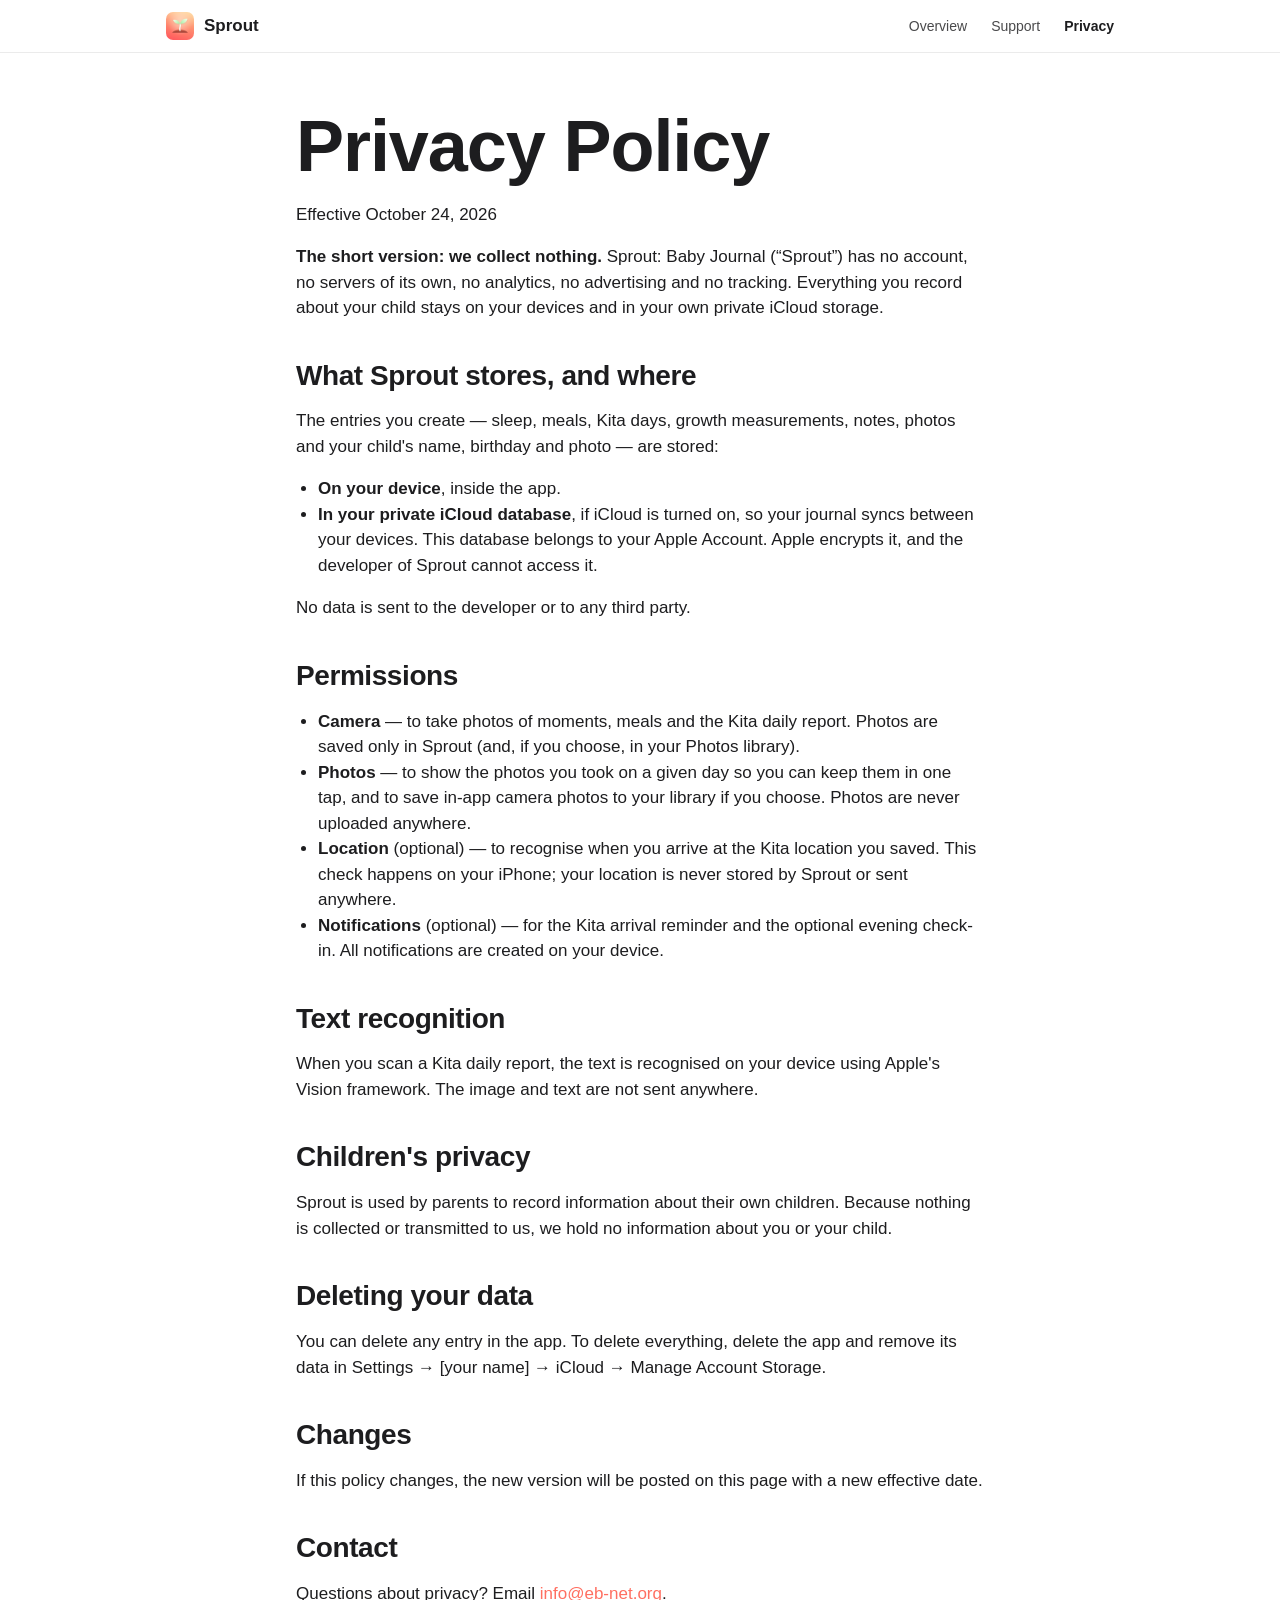
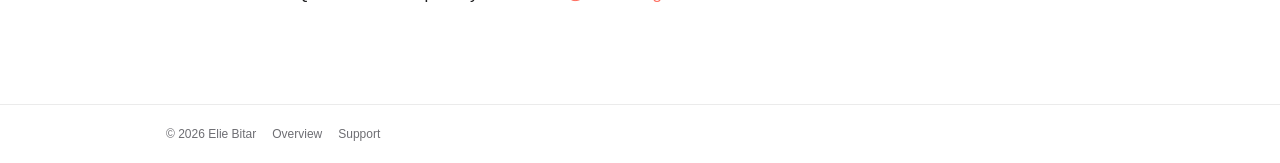
==== privacy.html @ e8b835c0 "Sprout website: overview, support and privacy policy Co-Authored-By: Claude Opus 5.5 <noreply@anthro" ====
<!doctype html>
<html lang="en">
<head>
  <meta charset="utf-8">
  <meta name="viewport" content="width=device-width, initial-scale=1">
  <title>Sprout Privacy Policy</title>
  <meta name="description" content="Sprout: Baby Journal collects no data. Everything stays on your device and in your private iCloud.">
  <link rel="icon" href="img/icon.png">
  <link rel="stylesheet" href="style.css">
</head>
<body>
  <nav><div class="inner">
    <a class="brand" href="./"><img src="img/icon.png" alt="">Sprout</a>
    <a class="link" href="./">Overview</a>
    <a class="link" href="support.html">Support</a>
    <a class="link" href="privacy.html" aria-current="page">Privacy</a>
  </div></nav>

  <main class="prose">
    <h1>Privacy Policy</h1>
    <p class="muted">Effective October 24, 2026</p>

    <p><strong>The short version: we collect nothing.</strong> Sprout: Baby Journal (“Sprout”) has no account, no servers of its own, no analytics, no advertising and no tracking. Everything you record about your child stays on your devices and in your own private iCloud storage.</p>

    <h2>What Sprout stores, and where</h2>
    <p>The entries you create — sleep, meals, Kita days, growth measurements, notes, photos and your child's name, birthday and photo — are stored:</p>
    <ul>
      <li><strong>On your device</strong>, inside the app.</li>
      <li><strong>In your private iCloud database</strong>, if iCloud is turned on, so your journal syncs between your devices. This database belongs to your Apple Account. Apple encrypts it, and the developer of Sprout cannot access it.</li>
    </ul>
    <p>No data is sent to the developer or to any third party.</p>

    <h2>Permissions</h2>
    <ul>
      <li><strong>Camera</strong> — to take photos of moments, meals and the Kita daily report. Photos are saved only in Sprout (and, if you choose, in your Photos library).</li>
      <li><strong>Photos</strong> — to show the photos you took on a given day so you can keep them in one tap, and to save in-app camera photos to your library if you choose. Photos are never uploaded anywhere.</li>
      <li><strong>Location</strong> (optional) — to recognise when you arrive at the Kita location you saved. This check happens on your iPhone; your location is never stored by Sprout or sent anywhere.</li>
      <li><strong>Notifications</strong> (optional) — for the Kita arrival reminder and the optional evening check-in. All notifications are created on your device.</li>
    </ul>

    <h2>Text recognition</h2>
    <p>When you scan a Kita daily report, the text is recognised on your device using Apple's Vision framework. The image and text are not sent anywhere.</p>

    <h2>Children's privacy</h2>
    <p>Sprout is used by parents to record information about their own children. Because nothing is collected or transmitted to us, we hold no information about you or your child.</p>

    <h2>Deleting your data</h2>
    <p>You can delete any entry in the app. To delete everything, delete the app and remove its data in Settings → [your name] → iCloud → Manage Account Storage.</p>

    <h2>Changes</h2>
    <p>If this policy changes, the new version will be posted on this page with a new effective date.</p>

    <h2>Contact</h2>
    <p>Questions about privacy? Email <a href="mailto:info@eb-net.org">info@eb-net.org</a>.</p>
  </main>

  <footer><div class="inner">
    <span>© 2026 Elie Bitar</span>
    <a href="./">Overview</a>
    <a href="support.html">Support</a>
  </div></footer>
</body>
</html>
---- style.css ----
:root {
  --bg: #ffffff;
  --text: #1d1d1f;
  --secondary: #6e6e73;
  --card: #f5f5f7;
  --accent: #ff6f61;
  --line: rgba(0, 0, 0, 0.08);
  --nav: rgba(255, 255, 255, 0.72);
}
@media (prefers-color-scheme: dark) {
  :root {
    --bg: #000000;
    --text: #f5f5f7;
    --secondary: #a1a1a6;
    --card: #1c1c1e;
    --accent: #ff8a78;
    --line: rgba(255, 255, 255, 0.12);
    --nav: rgba(22, 22, 23, 0.72);
  }
}
* { box-sizing: border-box; }
html { -webkit-text-size-adjust: 100%; }
body {
  margin: 0;
  background: var(--bg);
  color: var(--text);
  font: 17px/1.5 -apple-system, BlinkMacSystemFont, "SF Pro Text", "Helvetica Neue", Helvetica, Arial, sans-serif;
  -webkit-font-smoothing: antialiased;
}
a { color: var(--accent); text-decoration: none; }
a:hover { text-decoration: underline; }

nav {
  position: sticky; top: 0; z-index: 10;
  background: var(--nav);
  backdrop-filter: saturate(180%) blur(20px);
  -webkit-backdrop-filter: saturate(180%) blur(20px);
  border-bottom: 1px solid var(--line);
}
nav .inner {
  max-width: 980px; margin: 0 auto; padding: 0 16px;
  height: 52px; display: flex; align-items: center; gap: 24px;
}
nav .brand { display: flex; align-items: center; gap: 10px; color: var(--text); font-weight: 600; margin-right: auto; }
nav .brand img { width: 28px; height: 28px; border-radius: 7px; }
nav a.link { color: var(--text); font-size: 14px; opacity: 0.8; }
nav a.link[aria-current="page"] { opacity: 1; font-weight: 600; }

main { max-width: 980px; margin: 0 auto; padding: 0 16px 80px; }
.hero { text-align: center; padding: 72px 0 40px; }
.hero img.icon { width: 120px; height: 120px; border-radius: 27px; box-shadow: 0 12px 40px rgba(255, 111, 97, 0.35); }
h1 { font-size: clamp(40px, 7vw, 72px); line-height: 1.05; font-weight: 700; letter-spacing: -0.015em; margin: 24px 0 12px; }
h2 { font-size: clamp(28px, 4vw, 40px); line-height: 1.1; font-weight: 700; letter-spacing: -0.015em; margin: 56px 0 16px; }
h3 { font-size: 21px; margin: 0 0 6px; letter-spacing: -0.01em; }
.lede { font-size: clamp(19px, 2.4vw, 24px); color: var(--secondary); max-width: 680px; margin: 0 auto; }
.muted { color: var(--secondary); }

.shots { display: flex; gap: 20px; justify-content: center; margin: 48px 0 8px; overflow-x: auto; padding-bottom: 8px; }
.shots img { width: min(30%, 280px); min-width: 200px; border-radius: 22px; }

.grid { display: grid; grid-template-columns: repeat(auto-fit, minmax(260px, 1fr)); gap: 16px; }
.card { background: var(--card); border-radius: 22px; padding: 28px; }
.card p { margin: 0; color: var(--secondary); }

.prose { max-width: 720px; margin: 0 auto; }
.prose h1 { text-align: left; margin-top: 56px; }
.prose h2 { font-size: 28px; margin-top: 40px; }
.prose p, .prose li { color: var(--text); }
.prose ul { padding-left: 22px; }

details { background: var(--card); border-radius: 18px; padding: 18px 22px; margin: 12px 0; }
summary { cursor: pointer; font-weight: 600; list-style: none; }
summary::-webkit-details-marker { display: none; }
summary::after { content: "+"; float: right; color: var(--secondary); font-weight: 400; }
details[open] summary::after { content: "−"; }
details p { margin: 12px 0 0; color: var(--secondary); }

.contact { text-align: center; margin-top: 48px; }
.button {
  display: inline-block; background: var(--accent); color: #fff; font-weight: 600;
  padding: 12px 24px; border-radius: 980px;
}
.button:hover { text-decoration: none; filter: brightness(1.05); }

footer { border-top: 1px solid var(--line); color: var(--secondary); font-size: 12px; }
footer .inner { max-width: 980px; margin: 0 auto; padding: 20px 16px; display: flex; gap: 16px; flex-wrap: wrap; }
footer a { color: var(--secondary); }
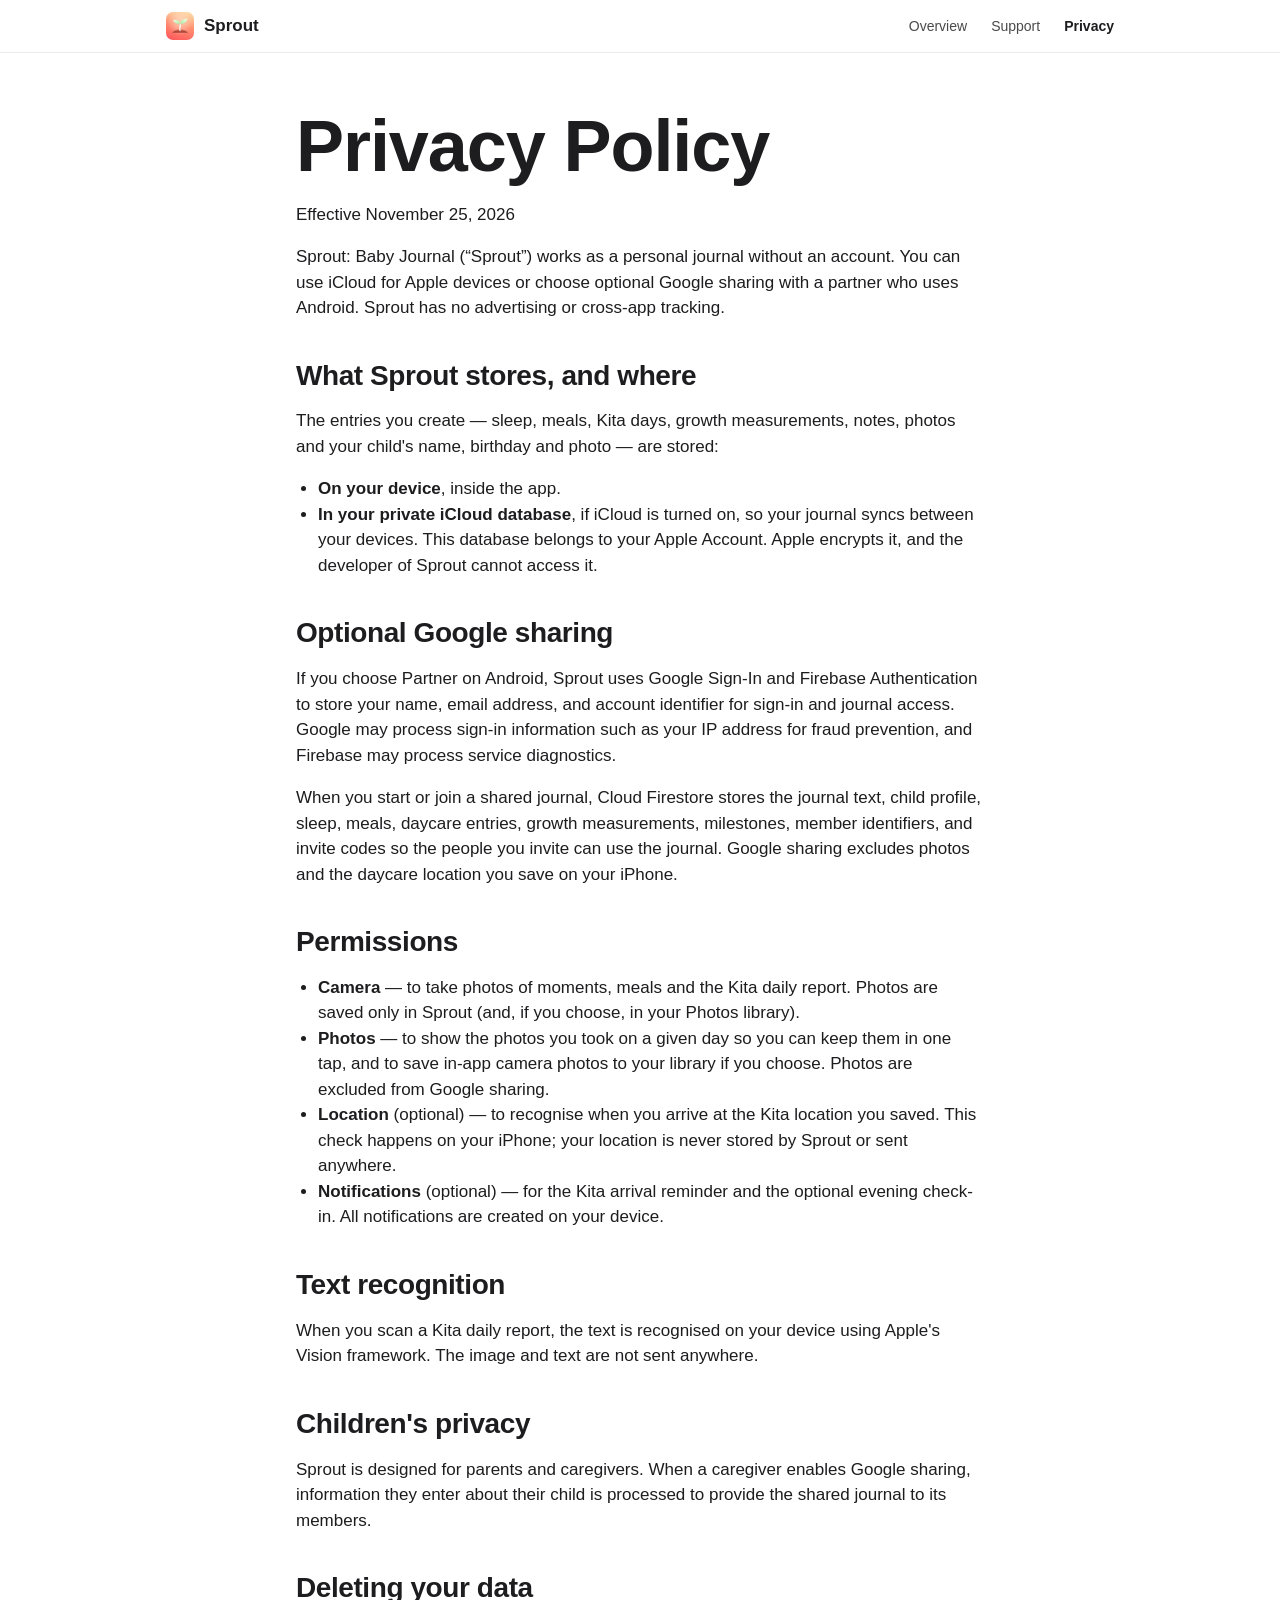
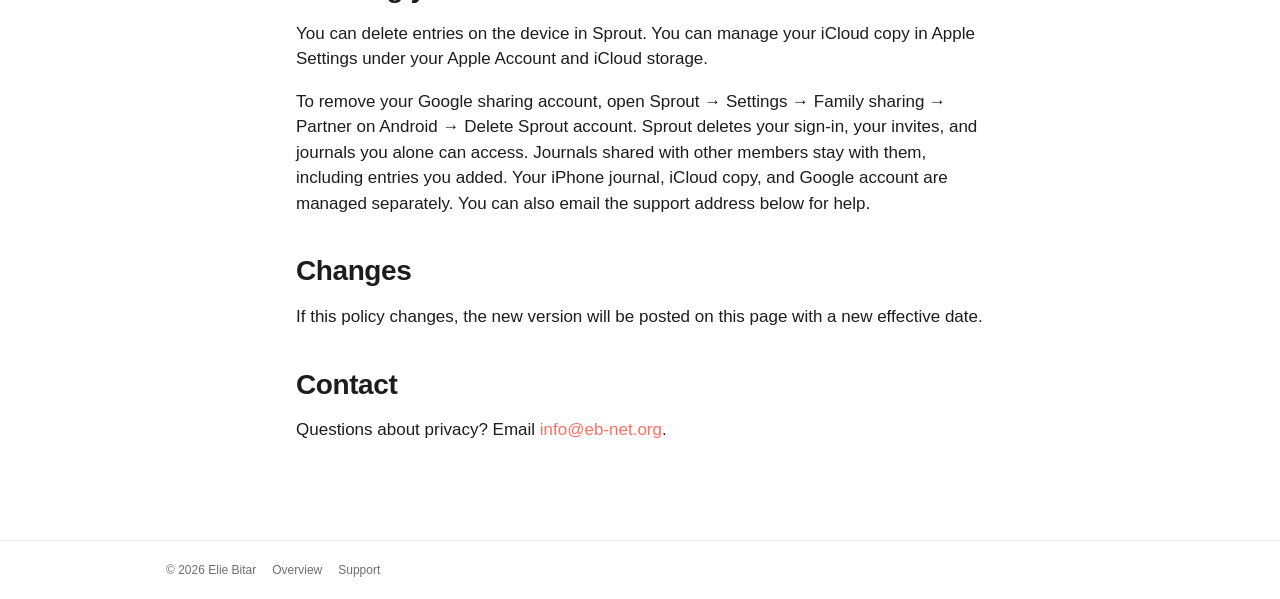
==== commit 928de074: "Describe optional Google family sharing in iOS privacy policy" ====
--- a/privacy.html
+++ b/privacy.html
@@ -18,9 +18,9 @@
 
   <main class="prose">
     <h1>Privacy Policy</h1>
-    <p class="muted">Effective October 24, 2026</p>
+    <p class="muted">Effective November 25, 2026</p>
 
-    <p><strong>The short version: we collect nothing.</strong> Sprout: Baby Journal (“Sprout”) has no account, no servers of its own, no analytics, no advertising and no tracking. Everything you record about your child stays on your devices and in your own private iCloud storage.</p>
+    <p>Sprout: Baby Journal (“Sprout”) works as a personal journal without an account. You can use iCloud for Apple devices or choose optional Google sharing with a partner who uses Android. Sprout has no advertising or cross-app tracking.</p>
 
     <h2>What Sprout stores, and where</h2>
     <p>The entries you create — sleep, meals, Kita days, growth measurements, notes, photos and your child's name, birthday and photo — are stored:</p>
@@ -28,12 +28,14 @@
       <li><strong>On your device</strong>, inside the app.</li>
       <li><strong>In your private iCloud database</strong>, if iCloud is turned on, so your journal syncs between your devices. This database belongs to your Apple Account. Apple encrypts it, and the developer of Sprout cannot access it.</li>
     </ul>
-    <p>No data is sent to the developer or to any third party.</p>
+    <h2>Optional Google sharing</h2>
+    <p>If you choose Partner on Android, Sprout uses Google Sign-In and Firebase Authentication to store your name, email address, and account identifier for sign-in and journal access. Google may process sign-in information such as your IP address for fraud prevention, and Firebase may process service diagnostics.</p>
+    <p>When you start or join a shared journal, Cloud Firestore stores the journal text, child profile, sleep, meals, daycare entries, growth measurements, milestones, member identifiers, and invite codes so the people you invite can use the journal. Google sharing excludes photos and the daycare location you save on your iPhone.</p>
 
     <h2>Permissions</h2>
     <ul>
       <li><strong>Camera</strong> — to take photos of moments, meals and the Kita daily report. Photos are saved only in Sprout (and, if you choose, in your Photos library).</li>
-      <li><strong>Photos</strong> — to show the photos you took on a given day so you can keep them in one tap, and to save in-app camera photos to your library if you choose. Photos are never uploaded anywhere.</li>
+      <li><strong>Photos</strong> — to show the photos you took on a given day so you can keep them in one tap, and to save in-app camera photos to your library if you choose. Photos are excluded from Google sharing.</li>
       <li><strong>Location</strong> (optional) — to recognise when you arrive at the Kita location you saved. This check happens on your iPhone; your location is never stored by Sprout or sent anywhere.</li>
       <li><strong>Notifications</strong> (optional) — for the Kita arrival reminder and the optional evening check-in. All notifications are created on your device.</li>
     </ul>
@@ -42,10 +44,11 @@
     <p>When you scan a Kita daily report, the text is recognised on your device using Apple's Vision framework. The image and text are not sent anywhere.</p>
 
     <h2>Children's privacy</h2>
-    <p>Sprout is used by parents to record information about their own children. Because nothing is collected or transmitted to us, we hold no information about you or your child.</p>
+    <p>Sprout is designed for parents and caregivers. When a caregiver enables Google sharing, information they enter about their child is processed to provide the shared journal to its members.</p>
 
     <h2>Deleting your data</h2>
-    <p>You can delete any entry in the app. To delete everything, delete the app and remove its data in Settings → [your name] → iCloud → Manage Account Storage.</p>
+    <p>You can delete entries on the device in Sprout. You can manage your iCloud copy in Apple Settings under your Apple Account and iCloud storage.</p>
+    <p>To remove your Google sharing account, open Sprout → Settings → Family sharing → Partner on Android → Delete Sprout account. Sprout deletes your sign-in, your invites, and journals you alone can access. Journals shared with other members stay with them, including entries you added. Your iPhone journal, iCloud copy, and Google account are managed separately. You can also email the support address below for help.</p>
 
     <h2>Changes</h2>
     <p>If this policy changes, the new version will be posted on this page with a new effective date.</p>
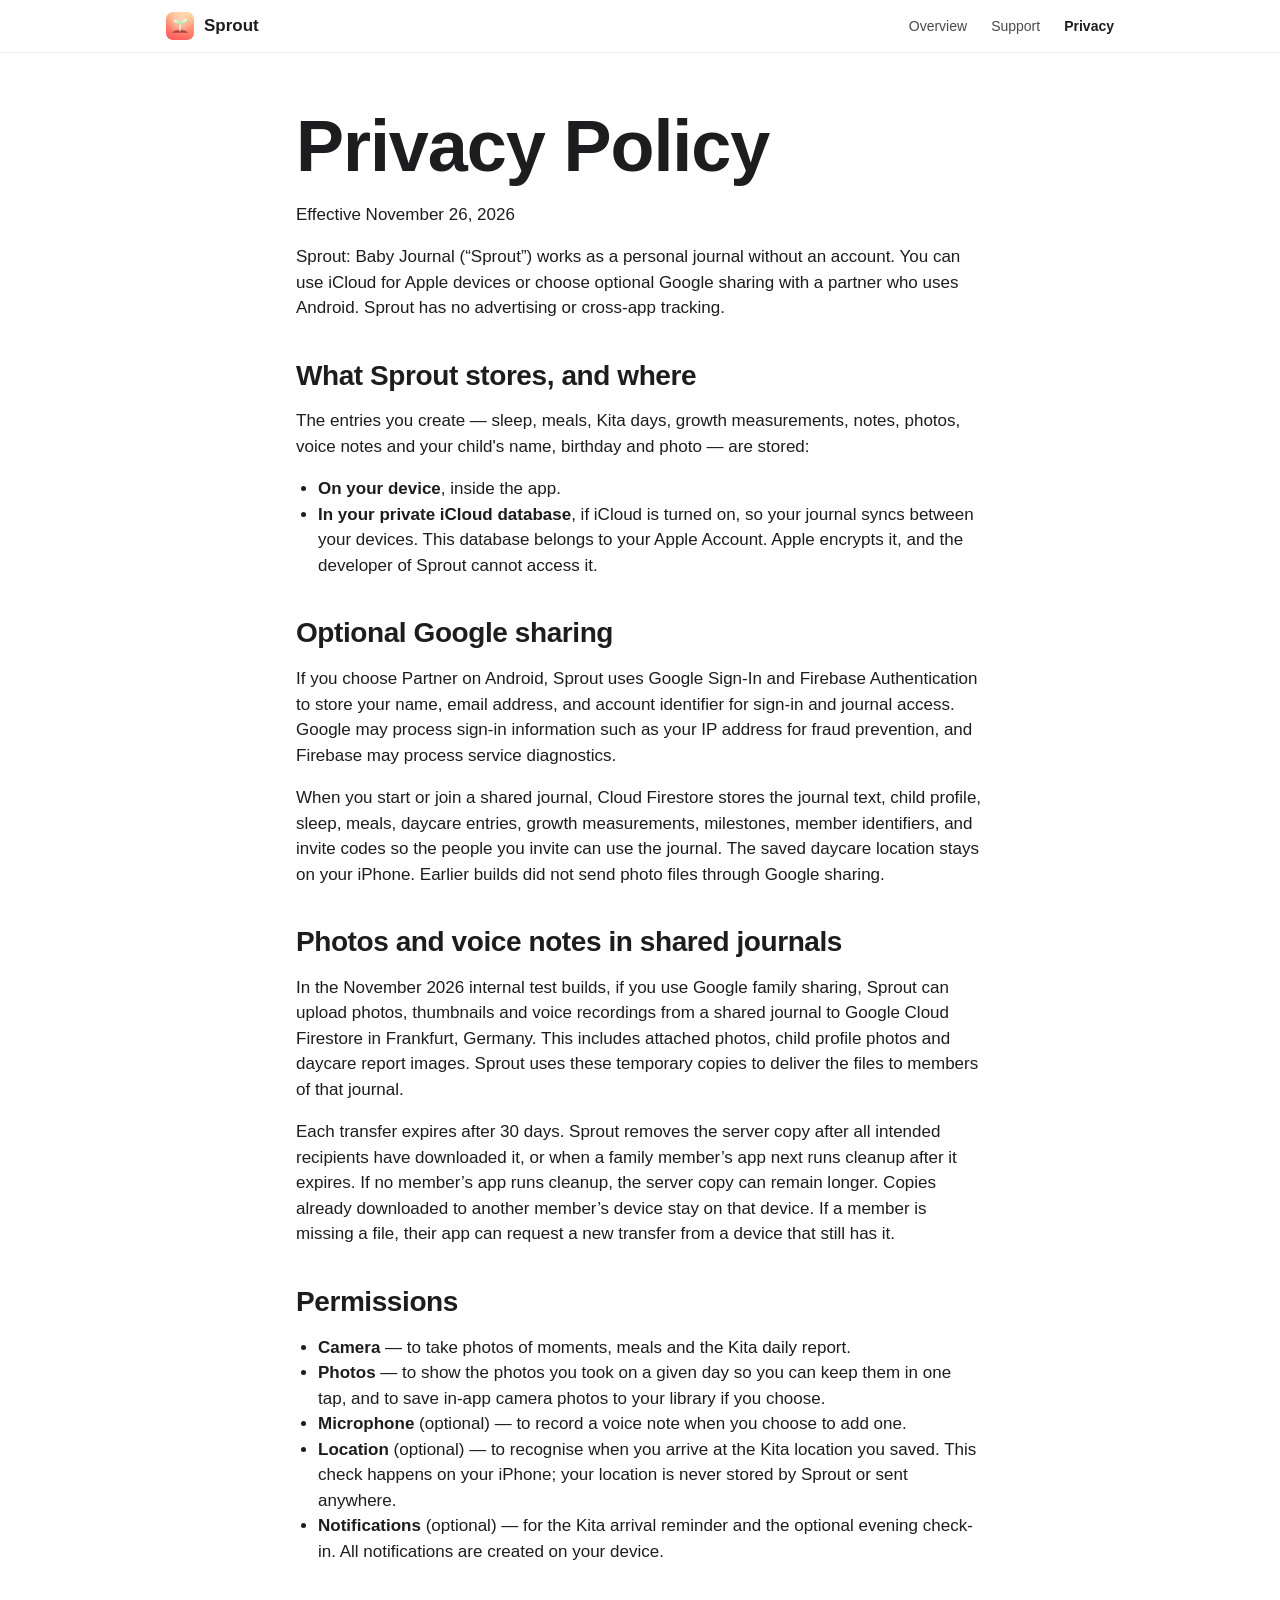
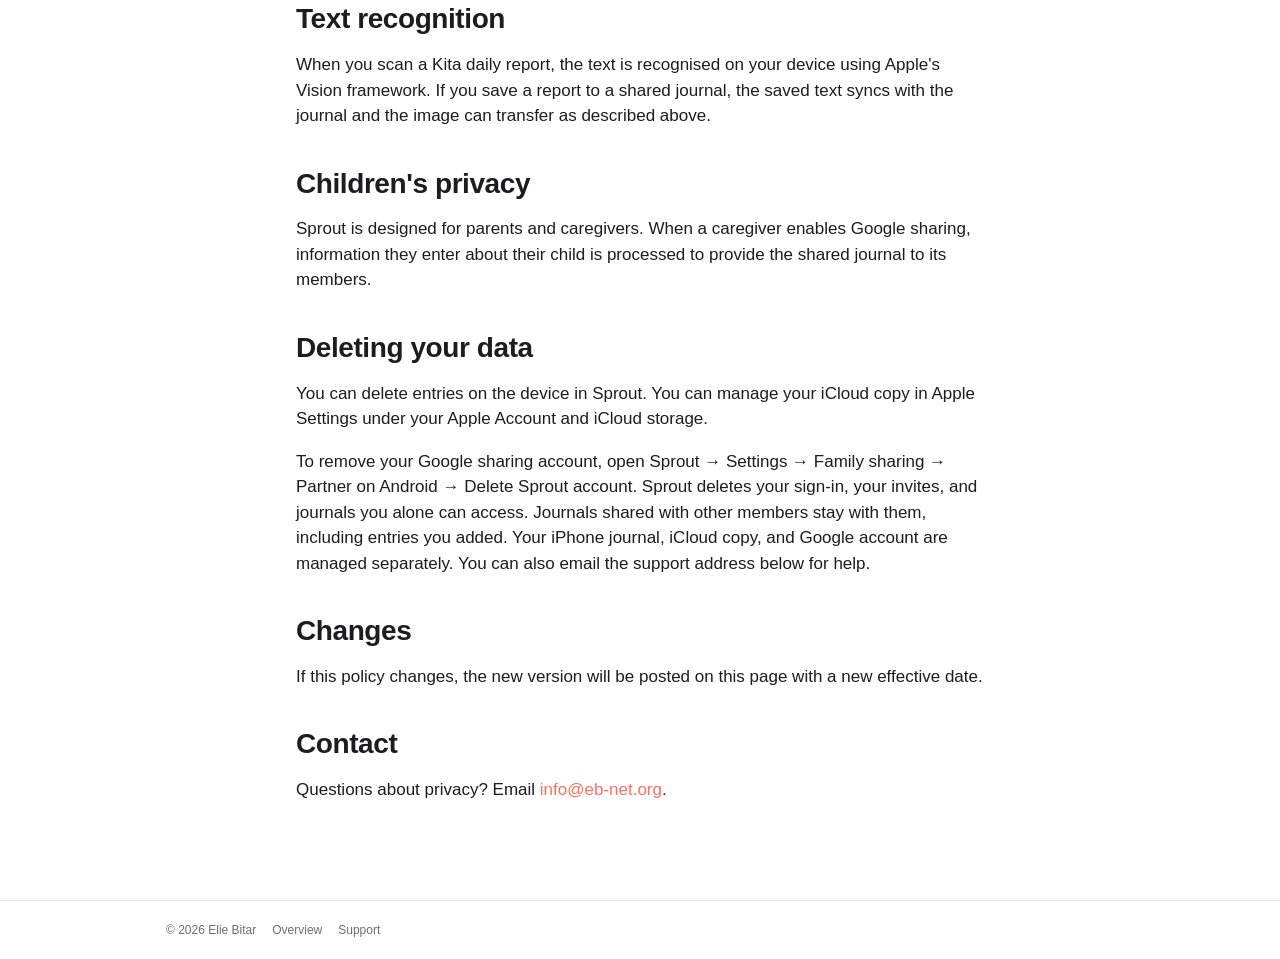
==== commit b26726c2: "Disclose temporary media relay in Sprout privacy policies" ====
--- a/privacy.html
+++ b/privacy.html
@@ -4,7 +4,7 @@
   <meta charset="utf-8">
   <meta name="viewport" content="width=device-width, initial-scale=1">
   <title>Sprout Privacy Policy</title>
-  <meta name="description" content="Sprout: Baby Journal collects no data. Everything stays on your device and in your private iCloud.">
+  <meta name="description" content="How Sprout for iPhone handles journal data, optional iCloud sync, and Google family sharing.">
   <link rel="icon" href="img/icon.png">
   <link rel="stylesheet" href="style.css">
 </head>
@@ -18,30 +18,35 @@
 
   <main class="prose">
     <h1>Privacy Policy</h1>
-    <p class="muted">Effective November 25, 2026</p>
+    <p class="muted">Effective November 26, 2026</p>
 
     <p>Sprout: Baby Journal (“Sprout”) works as a personal journal without an account. You can use iCloud for Apple devices or choose optional Google sharing with a partner who uses Android. Sprout has no advertising or cross-app tracking.</p>
 
     <h2>What Sprout stores, and where</h2>
-    <p>The entries you create — sleep, meals, Kita days, growth measurements, notes, photos and your child's name, birthday and photo — are stored:</p>
+    <p>The entries you create — sleep, meals, Kita days, growth measurements, notes, photos, voice notes and your child's name, birthday and photo — are stored:</p>
     <ul>
       <li><strong>On your device</strong>, inside the app.</li>
       <li><strong>In your private iCloud database</strong>, if iCloud is turned on, so your journal syncs between your devices. This database belongs to your Apple Account. Apple encrypts it, and the developer of Sprout cannot access it.</li>
     </ul>
     <h2>Optional Google sharing</h2>
     <p>If you choose Partner on Android, Sprout uses Google Sign-In and Firebase Authentication to store your name, email address, and account identifier for sign-in and journal access. Google may process sign-in information such as your IP address for fraud prevention, and Firebase may process service diagnostics.</p>
-    <p>When you start or join a shared journal, Cloud Firestore stores the journal text, child profile, sleep, meals, daycare entries, growth measurements, milestones, member identifiers, and invite codes so the people you invite can use the journal. Google sharing excludes photos and the daycare location you save on your iPhone.</p>
+    <p>When you start or join a shared journal, Cloud Firestore stores the journal text, child profile, sleep, meals, daycare entries, growth measurements, milestones, member identifiers, and invite codes so the people you invite can use the journal. The saved daycare location stays on your iPhone. Earlier builds did not send photo files through Google sharing.</p>
+
+    <h2>Photos and voice notes in shared journals</h2>
+    <p>In the November 2026 internal test builds, if you use Google family sharing, Sprout can upload photos, thumbnails and voice recordings from a shared journal to Google Cloud Firestore in Frankfurt, Germany. This includes attached photos, child profile photos and daycare report images. Sprout uses these temporary copies to deliver the files to members of that journal.</p>
+    <p>Each transfer expires after 30 days. Sprout removes the server copy after all intended recipients have downloaded it, or when a family member’s app next runs cleanup after it expires. If no member’s app runs cleanup, the server copy can remain longer. Copies already downloaded to another member’s device stay on that device. If a member is missing a file, their app can request a new transfer from a device that still has it.</p>
 
     <h2>Permissions</h2>
     <ul>
-      <li><strong>Camera</strong> — to take photos of moments, meals and the Kita daily report. Photos are saved only in Sprout (and, if you choose, in your Photos library).</li>
-      <li><strong>Photos</strong> — to show the photos you took on a given day so you can keep them in one tap, and to save in-app camera photos to your library if you choose. Photos are excluded from Google sharing.</li>
+      <li><strong>Camera</strong> — to take photos of moments, meals and the Kita daily report.</li>
+      <li><strong>Photos</strong> — to show the photos you took on a given day so you can keep them in one tap, and to save in-app camera photos to your library if you choose.</li>
+      <li><strong>Microphone</strong> (optional) — to record a voice note when you choose to add one.</li>
       <li><strong>Location</strong> (optional) — to recognise when you arrive at the Kita location you saved. This check happens on your iPhone; your location is never stored by Sprout or sent anywhere.</li>
       <li><strong>Notifications</strong> (optional) — for the Kita arrival reminder and the optional evening check-in. All notifications are created on your device.</li>
     </ul>
 
     <h2>Text recognition</h2>
-    <p>When you scan a Kita daily report, the text is recognised on your device using Apple's Vision framework. The image and text are not sent anywhere.</p>
+    <p>When you scan a Kita daily report, the text is recognised on your device using Apple's Vision framework. If you save a report to a shared journal, the saved text syncs with the journal and the image can transfer as described above.</p>
 
     <h2>Children's privacy</h2>
     <p>Sprout is designed for parents and caregivers. When a caregiver enables Google sharing, information they enter about their child is processed to provide the shared journal to its members.</p>
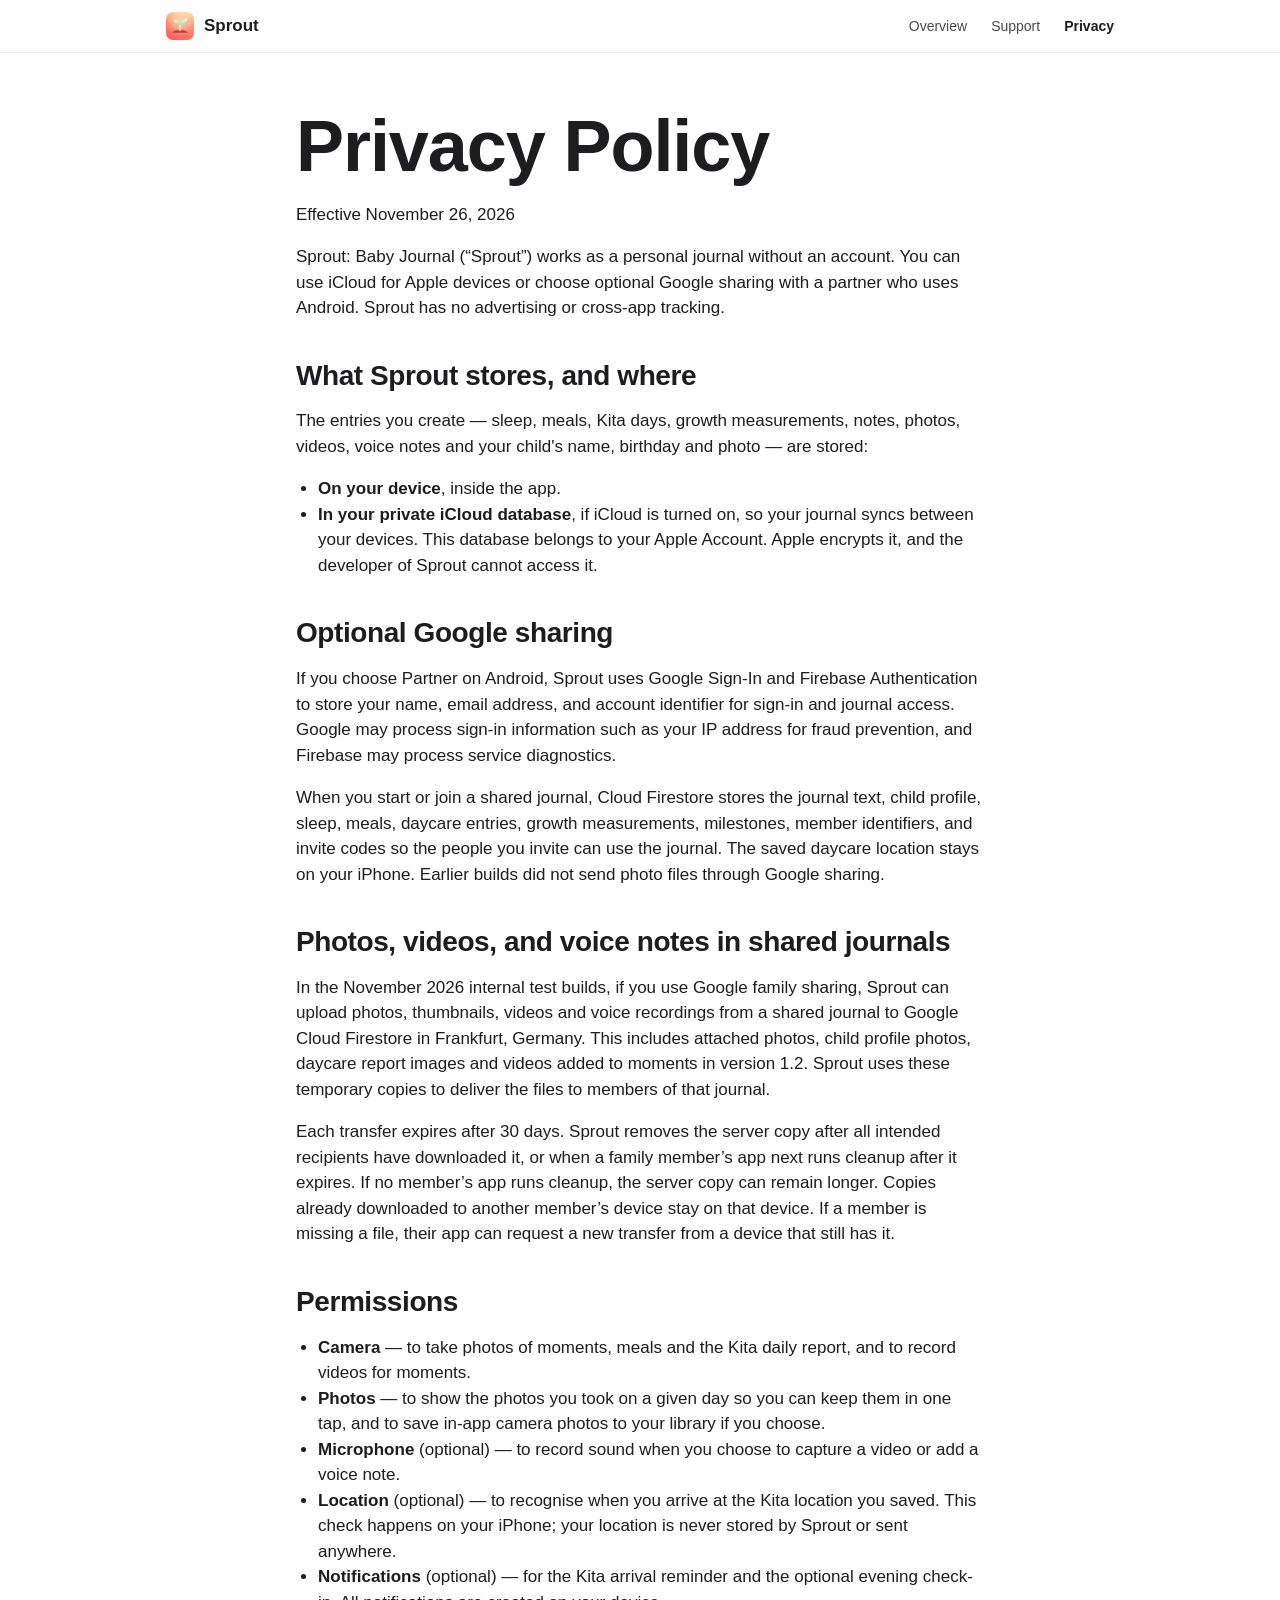
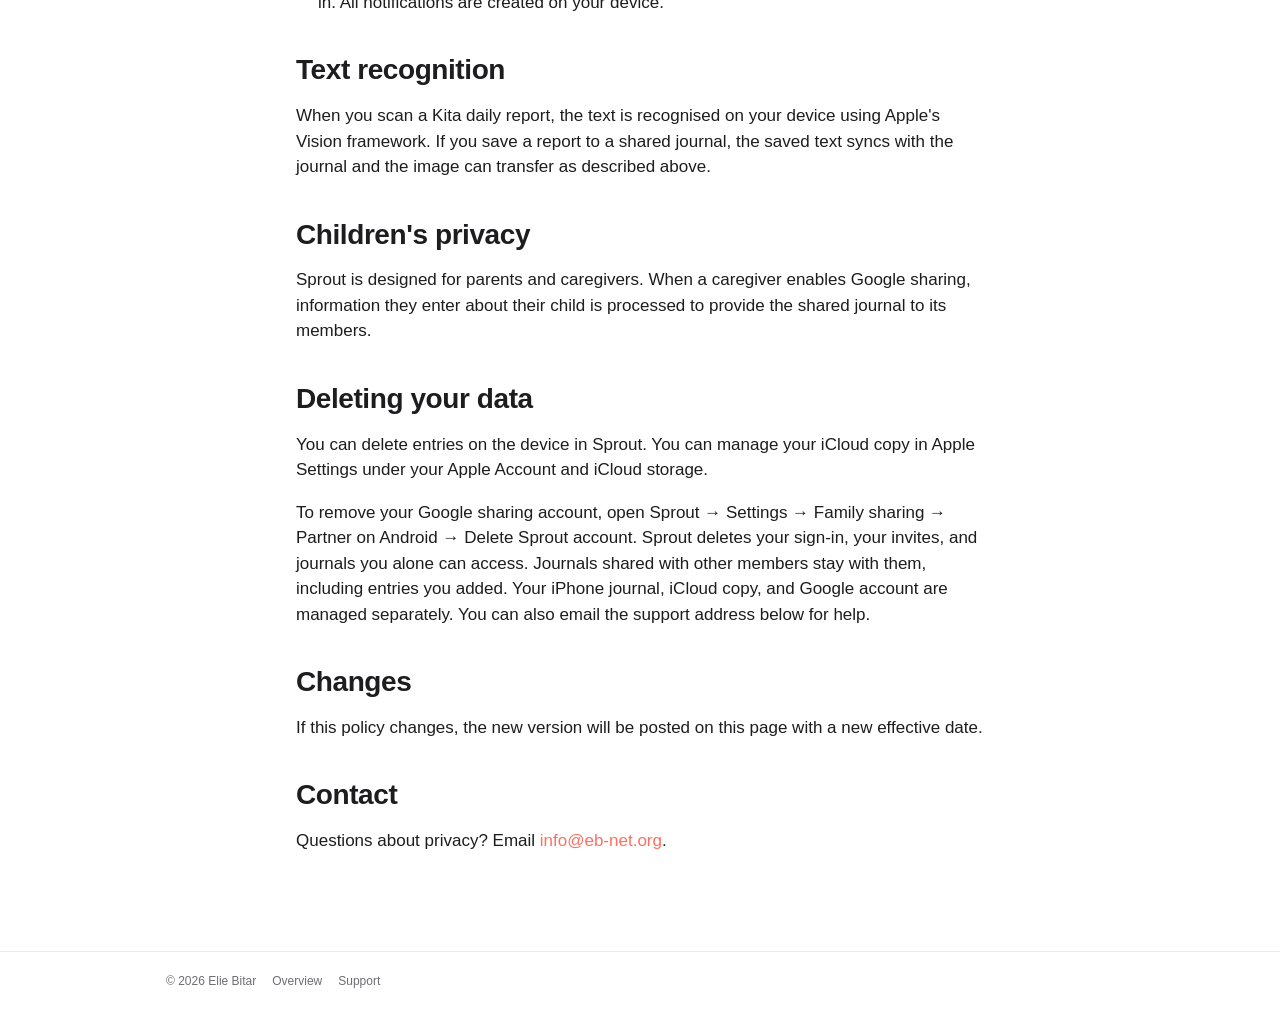
==== commit 95c782b6: "Disclose video sharing in the Sprout privacy policies" ====
--- a/privacy.html
+++ b/privacy.html
@@ -23,7 +23,7 @@
     <p>Sprout: Baby Journal (“Sprout”) works as a personal journal without an account. You can use iCloud for Apple devices or choose optional Google sharing with a partner who uses Android. Sprout has no advertising or cross-app tracking.</p>
 
     <h2>What Sprout stores, and where</h2>
-    <p>The entries you create — sleep, meals, Kita days, growth measurements, notes, photos, voice notes and your child's name, birthday and photo — are stored:</p>
+    <p>The entries you create — sleep, meals, Kita days, growth measurements, notes, photos, videos, voice notes and your child's name, birthday and photo — are stored:</p>
     <ul>
       <li><strong>On your device</strong>, inside the app.</li>
       <li><strong>In your private iCloud database</strong>, if iCloud is turned on, so your journal syncs between your devices. This database belongs to your Apple Account. Apple encrypts it, and the developer of Sprout cannot access it.</li>
@@ -32,15 +32,15 @@
     <p>If you choose Partner on Android, Sprout uses Google Sign-In and Firebase Authentication to store your name, email address, and account identifier for sign-in and journal access. Google may process sign-in information such as your IP address for fraud prevention, and Firebase may process service diagnostics.</p>
     <p>When you start or join a shared journal, Cloud Firestore stores the journal text, child profile, sleep, meals, daycare entries, growth measurements, milestones, member identifiers, and invite codes so the people you invite can use the journal. The saved daycare location stays on your iPhone. Earlier builds did not send photo files through Google sharing.</p>
 
-    <h2>Photos and voice notes in shared journals</h2>
-    <p>In the November 2026 internal test builds, if you use Google family sharing, Sprout can upload photos, thumbnails and voice recordings from a shared journal to Google Cloud Firestore in Frankfurt, Germany. This includes attached photos, child profile photos and daycare report images. Sprout uses these temporary copies to deliver the files to members of that journal.</p>
+    <h2>Photos, videos, and voice notes in shared journals</h2>
+    <p>In the November 2026 internal test builds, if you use Google family sharing, Sprout can upload photos, thumbnails, videos and voice recordings from a shared journal to Google Cloud Firestore in Frankfurt, Germany. This includes attached photos, child profile photos, daycare report images and videos added to moments in version 1.2. Sprout uses these temporary copies to deliver the files to members of that journal.</p>
     <p>Each transfer expires after 30 days. Sprout removes the server copy after all intended recipients have downloaded it, or when a family member’s app next runs cleanup after it expires. If no member’s app runs cleanup, the server copy can remain longer. Copies already downloaded to another member’s device stay on that device. If a member is missing a file, their app can request a new transfer from a device that still has it.</p>
 
     <h2>Permissions</h2>
     <ul>
-      <li><strong>Camera</strong> — to take photos of moments, meals and the Kita daily report.</li>
+      <li><strong>Camera</strong> — to take photos of moments, meals and the Kita daily report, and to record videos for moments.</li>
       <li><strong>Photos</strong> — to show the photos you took on a given day so you can keep them in one tap, and to save in-app camera photos to your library if you choose.</li>
-      <li><strong>Microphone</strong> (optional) — to record a voice note when you choose to add one.</li>
+      <li><strong>Microphone</strong> (optional) — to record sound when you choose to capture a video or add a voice note.</li>
       <li><strong>Location</strong> (optional) — to recognise when you arrive at the Kita location you saved. This check happens on your iPhone; your location is never stored by Sprout or sent anywhere.</li>
       <li><strong>Notifications</strong> (optional) — for the Kita arrival reminder and the optional evening check-in. All notifications are created on your device.</li>
     </ul>
